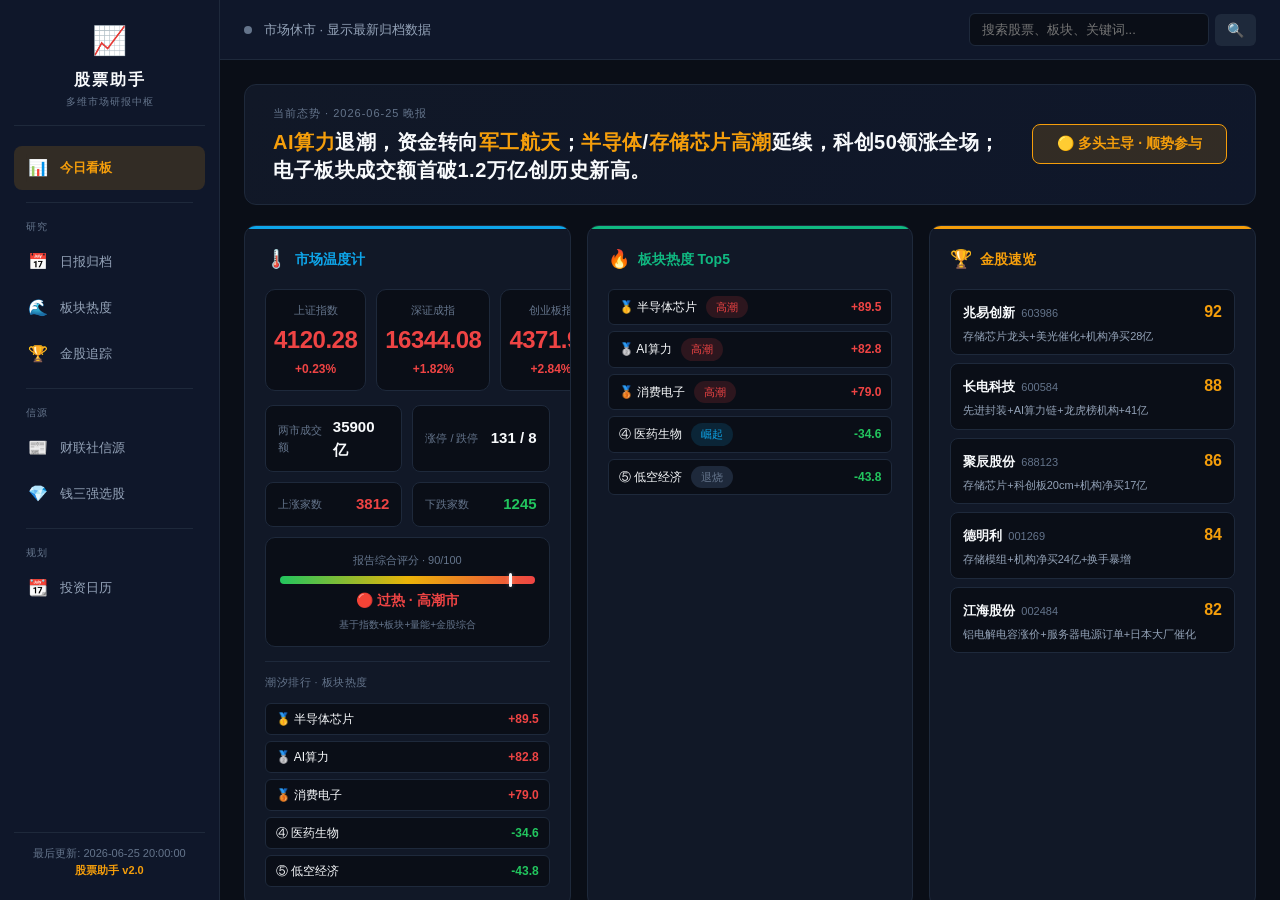
==== docs/index.html @ 5795321a "feat: v3.0 网站化重构 - GitHub Pages动态网站 重大升级: 项目从纯Markdown报告模式升级为动态网站  新增文件: - docs/: GitHub Pages网站根目录(" ====
<!-- Generated by Trae Work -->
<!DOCTYPE html>
<html lang="zh-CN">
<head>
<meta charset="UTF-8">
<meta name="viewport" content="width=device-width, initial-scale=1.0">
<title>股票助手 · 多维市场研报中枢</title>
<meta name="description" content="股票助手 - 多维市场研报、板块热度追踪、金股追踪、财联社信源、钱三强选股、投资日历">
<meta name="theme-color" content="#0a0e17">
<link rel="stylesheet" href="assets/styles.css">
</head>
<body>
<div class="app">

  <!-- ===================== 侧边栏 ===================== -->
  <aside class="sidebar" id="sidebar">
    <div class="brand">
      <div class="logo">📈</div>
      <div class="title">股票助手</div>
      <div class="subtitle">多维市场研报中枢</div>
    </div>
    <nav class="nav">
      <a href="#dashboard" class="nav-item active" data-page="dashboard"><span class="icon">📊</span> <span>今日看板</span></a>
      <div class="nav-divider"></div>
      <div class="nav-label">研究</div>
      <a href="#archive" class="nav-item" data-page="archive"><span class="icon">📅</span> <span>日报归档</span></a>
      <a href="#sectors" class="nav-item" data-page="sectors"><span class="icon">🌊</span> <span>板块热度</span></a>
      <a href="#gold-stocks" class="nav-item" data-page="gold-stocks"><span class="icon">🏆</span> <span>金股追踪</span></a>
      <div class="nav-divider"></div>
      <div class="nav-label">信源</div>
      <a href="#cls-source" class="nav-item" data-page="cls-source"><span class="icon">📰</span> <span>财联社信源</span></a>
      <a href="#qsq" class="nav-item" data-page="qsq"><span class="icon">💎</span> <span>钱三强选股</span></a>
      <div class="nav-divider"></div>
      <div class="nav-label">规划</div>
      <a href="#calendar" class="nav-item" data-page="calendar"><span class="icon">📆</span> <span>投资日历</span></a>
    </nav>
    <div class="sidebar-footer">
      <div class="last-update">
        最后更新: <span id="last-update">--</span><br>
        <span class="ver">股票助手 v2.0</span>
      </div>
    </div>
  </aside>

  <!-- ===================== 主区 ===================== -->
  <main class="main">
    <header class="topbar">
      <div class="market-status">
        <button class="menu-toggle" id="menu-toggle" aria-label="菜单">☰</button>
        <span class="status-indicator" id="market-indicator"></span>
        <span id="market-state-text">数据加载中…</span>
      </div>
      <div class="search-box">
        <input type="text" id="global-search" placeholder="搜索股票、板块、关键词...">
        <button class="search-btn" aria-label="搜索">🔍</button>
      </div>
    </header>

    <div class="pages">

      <!-- ===================== 1. 今日看板 ===================== -->
      <section id="page-dashboard" class="page active">
        <div id="dash-situation"></div>
        <div class="battlefield" id="dash-battlefield"></div>
        <div class="metrics-strip" id="dash-metrics"></div>
        <div id="dash-alerts"></div>
      </section>

      <!-- ===================== 2. 日报归档 ===================== -->
      <section id="page-archive" class="page">
        <h1 class="page-title">📅 日报归档</h1>
        <p class="page-subtitle">晨报 / 午报 / 晚报 / 周六复盘 / 周日展望 · 选择日期与报告类型查看完整研报</p>
        <div class="date-toolbar" id="archive-toolbar"></div>
        <div id="archive-report-area"></div>
      </section>

      <!-- ===================== 3. 板块热度 ===================== -->
      <section id="page-sectors" class="page">
        <h1 class="page-title">🌊 板块热度追踪</h1>
        <p class="page-subtitle">资金流向 + 涨停密度双因子模型 · 20交易日多板块对比（红涨绿跌）</p>
        <div class="sector-tagbar" id="sector-tagbar"></div>
        <div class="sector-charts" id="sector-charts"></div>
        <div class="section">
          <div class="section-head">
            <div class="section-title"><span class="icon">🔥</span> 板块生命周期概览</div>
            <div class="section-desc">按当前热度排序</div>
          </div>
          <div class="lifecycle-grid" id="lifecycle-grid"></div>
        </div>
        <div class="section">
          <div class="section-head">
            <div class="section-title"><span class="icon">📋</span> 生命周期汇总表</div>
          </div>
          <div class="table-wrap" id="lifecycle-table-wrap"></div>
        </div>
      </section>

      <!-- ===================== 4. 金股追踪 ===================== -->
      <section id="page-gold-stocks" class="page">
        <h1 class="page-title">🏆 金股追踪</h1>
        <p class="page-subtitle">历史金股推荐表现 · 推荐后收益与回撤追踪（红涨绿跌）</p>
        <div class="stat-cards" id="gold-stats"></div>
        <div class="section">
          <div class="section-head">
            <div class="section-title"><span class="icon">📊</span> 金股历史表现</div>
          </div>
          <div class="table-wrap" id="gold-table-wrap"></div>
        </div>
      </section>

      <!-- ===================== 5. 财联社信源 ===================== -->
      <section id="page-cls-source" class="page">
        <h1 class="page-title">📰 财联社信源</h1>
        <p class="page-subtitle">VIP文章结构化清单 · 电报精华 · VIP研报股票发现</p>
        <div class="cls-layout">
          <div>
            <div class="section-head">
              <div class="section-title"><span class="icon">📰</span> VIP文章</div>
            </div>
            <div id="cls-vip"></div>
          </div>
          <div>
            <div class="section-head">
              <div class="section-title"><span class="icon">⚡</span> 电报精华</div>
            </div>
            <div class="telegraph-list" id="cls-telegraph"></div>
          </div>
        </div>
        <div class="section" style="margin-top:24px;">
          <div class="section-head">
            <div class="section-title"><span class="icon">🔍</span> VIP研报股票发现</div>
            <div class="section-desc">通过研报描述匹配的个股</div>
          </div>
          <div class="table-wrap" id="cls-discovery-wrap"></div>
        </div>
      </section>

      <!-- ===================== 6. 钱三强选股 ===================== -->
      <section id="page-qsq" class="page">
        <h1 class="page-title">💎 钱三强选股</h1>
        <p class="page-subtitle">第一强(机构资金) + 第二强(游资资金) + 第三强(EMA55趋势) 三因子共振选股</p>
        <div class="stat-cards" id="qsq-stats"></div>
        <div class="section">
          <div class="section-head">
            <div class="section-title"><span class="icon">💎</span> 选股结果</div>
            <div class="section-desc">三强全部通过的高共振标的</div>
          </div>
          <div class="card-grid" id="qsq-cards"></div>
        </div>
        <div class="section">
          <div class="section-head">
            <div class="section-title"><span class="icon">📈</span> 历史选股表现</div>
          </div>
          <div class="table-wrap" id="qsq-history-wrap"></div>
        </div>
      </section>

      <!-- ===================== 7. 投资日历 ===================== -->
      <section id="page-calendar" class="page">
        <h1 class="page-title">📆 投资日历</h1>
        <p class="page-subtitle">未来事件日历 · 板块催化与个股映射（高亮日期表示有事件）</p>
        <div class="cal-month" id="cal-month"></div>
        <div class="section">
          <div class="section-head">
            <div class="section-title"><span class="icon">📌</span> 即将发生的事件</div>
          </div>
          <div class="calendar-list" id="cal-list"></div>
        </div>
      </section>

    </div>
  </main>
</div>

<!-- ECharts -->
<script src="_shared/js/echarts.min.js"></script>
<!-- 图表逻辑 -->
<script src="assets/charts.js"></script>
<!-- 应用主逻辑 -->
<script src="assets/app.js"></script>
</body>
</html>
---- docs/assets/styles.css ----
/* ===================================================================
   股票助手 · 观澜暗色主题
   设计系统: 观澜踏浪诀 (Guanlan Dark Theme)
   A股配色约定: 红涨绿跌 (RED=#ef4444 涨, GREEN=#22c55e/#10b981 跌)
   =================================================================== */

:root {
  --bg-primary: #0a0e17;
  --bg-secondary: #0f172a;
  --bg-card: #111827;
  --bg-elevated: #1e293b;
  --text-primary: #f8fafc;
  --text-secondary: #94a3b8;
  --text-muted: #64748b;
  --accent: #f59e0b;
  --accent-dim: rgba(245,158,11,0.15);
  --guanlan: #0ea5e9;
  --guanlan-dim: rgba(14,165,233,0.15);
  --qingping: #10b981;
  --qingping-dim: rgba(16,185,129,0.15);
  --danger: #ef4444;
  --danger-dim: rgba(239,68,68,0.15);
  --border: #1e293b;
  --sidebar-width: 220px;
  --header-height: 60px;

  /* A股红涨绿跌专用色 */
  --up: #ef4444;        /* 红 = 涨 */
  --up-dim: rgba(239,68,68,0.15);
  --down: #22c55e;      /* 绿 = 跌 */
  --down-dim: rgba(34,197,94,0.15);
}

* { margin: 0; padding: 0; box-sizing: border-box; }

body {
  font-family: -apple-system, BlinkMacSystemFont, 'Segoe UI', 'PingFang SC',
               'Microsoft YaHei', 'Helvetica Neue', sans-serif;
  background: var(--bg-primary);
  color: var(--text-primary);
  line-height: 1.5;
  overflow: hidden;
}

.app { display: flex; height: 100vh; width: 100vw; }

/* ===================== 侧边栏 ===================== */
.sidebar {
  width: var(--sidebar-width);
  background: var(--bg-secondary);
  border-right: 1px solid var(--border);
  display: flex;
  flex-direction: column;
  padding: 20px 14px;
  flex-shrink: 0;
  transition: width 0.2s;
}
.brand { padding-bottom: 16px; border-bottom: 1px solid var(--border); margin-bottom: 12px; }
.logo { font-size: 28px; text-align: center; }
.title { font-size: 16px; font-weight: 700; text-align: center; letter-spacing: 2px; margin-top: 6px; }
.subtitle { font-size: 10px; color: var(--text-muted); text-align: center; margin-top: 2px; letter-spacing: 1px; }
.nav { display: flex; flex-direction: column; gap: 2px; flex: 1; margin-top: 8px; }
.nav-item {
  display: flex; align-items: center; gap: 10px; padding: 10px 12px;
  border-radius: 8px; color: var(--text-secondary); text-decoration: none;
  transition: all 0.15s; font-size: 13px; cursor: pointer;
}
.nav-item:hover { background: var(--bg-elevated); color: var(--text-primary); }
.nav-item.active { background: var(--accent-dim); color: var(--accent); font-weight: 600; }
.nav-item .icon { font-size: 16px; width: 24px; text-align: center; flex-shrink: 0; }
.nav-divider { margin: 10px 12px; height: 1px; background: var(--border); }
.nav-label {
  padding: 4px 12px; font-size: 10px; color: var(--text-muted);
  text-transform: uppercase; letter-spacing: 1px;
}
.sidebar-footer { margin-top: auto; padding-top: 12px; border-top: 1px solid var(--border); }
.last-update { font-size: 11px; color: var(--text-muted); text-align: center; line-height: 1.6; }
.last-update .ver { color: var(--accent); font-weight: 600; }

/* 移动端侧边栏切换按钮 */
.menu-toggle {
  display: none;
  background: none; border: none; color: var(--text-primary);
  font-size: 22px; cursor: pointer; padding: 4px 8px;
}

/* ===================== 主区 ===================== */
.main { flex: 1; display: flex; flex-direction: column; overflow: hidden; min-width: 0; }
.topbar {
  height: var(--header-height); background: var(--bg-secondary);
  border-bottom: 1px solid var(--border); padding: 0 24px;
  display: flex; align-items: center; justify-content: space-between; flex-shrink: 0; gap: 16px;
}
.market-status { display: flex; align-items: center; gap: 12px; font-size: 13px; color: var(--text-secondary); }
.market-status .status-indicator {
  width: 8px; height: 8px; border-radius: 50%; background: var(--qingping);
  box-shadow: 0 0 8px var(--qingping); animation: pulse 2s infinite;
}
.market-status .status-indicator.closed { background: var(--text-muted); box-shadow: none; animation: none; }
@keyframes pulse { 0%, 100% { opacity: 1; } 50% { opacity: 0.5; } }
.topbar-title { font-size: 15px; font-weight: 600; color: var(--text-primary); }
.search-box { display: flex; align-items: center; gap: 6px; }
.search-box input {
  width: 240px; padding: 8px 12px; border-radius: 6px; border: 1px solid var(--border);
  background: var(--bg-primary); color: var(--text-primary); font-size: 13px; outline: none;
}
.search-box input:focus { border-color: var(--accent); }
.search-btn { padding: 8px 12px; border-radius: 6px; border: none; background: var(--bg-elevated); cursor: pointer; font-size: 14px; }

.pages { flex: 1; overflow-y: auto; padding: 24px; }
.page { display: none; }
.page.active { display: block; animation: fadeIn 0.2s ease; }
@keyframes fadeIn { from { opacity: 0; transform: translateY(6px); } to { opacity: 1; transform: translateY(0); } }

/* ===================== 通用页面元素 ===================== */
.page-title { font-size: 24px; font-weight: 700; margin-bottom: 8px; }
.page-subtitle { font-size: 13px; color: var(--text-secondary); margin-bottom: 24px; }
.section { margin-bottom: 24px; }
.section-head { display: flex; align-items: center; justify-content: space-between; margin-bottom: 14px; flex-wrap: wrap; gap: 10px; }
.section-title { font-size: 16px; font-weight: 600; color: var(--text-primary); display: flex; align-items: center; gap: 8px; }
.section-title .icon { font-size: 18px; }
.section-desc { font-size: 12px; color: var(--text-muted); }

/* 加载/空态提示 */
.loading-box, .empty-box {
  background: var(--bg-card); border: 1px dashed var(--border); border-radius: 12px;
  padding: 40px 20px; text-align: center; color: var(--text-muted); font-size: 13px;
}
.loading-box .spinner {
  display: inline-block; width: 22px; height: 22px; border: 2px solid var(--border);
  border-top-color: var(--accent); border-radius: 50%; animation: spin 0.8s linear infinite; vertical-align: middle; margin-right: 8px;
}
@keyframes spin { to { transform: rotate(360deg); } }
.notice-bar {
  background: var(--accent-dim); border: 1px solid var(--accent); border-radius: 8px;
  padding: 12px 16px; margin-bottom: 16px; font-size: 13px; color: var(--accent);
}
.notice-bar.danger { background: var(--danger-dim); border-color: var(--danger); color: var(--danger); }
.notice-bar code { background: var(--bg-primary); padding: 2px 6px; border-radius: 4px; color: var(--text-secondary); }

/* ===================== 看板: 态势banner ===================== */
.situation-banner {
  background: linear-gradient(135deg, var(--bg-card), var(--bg-secondary));
  border: 1px solid var(--border); border-radius: 12px;
  padding: 20px 28px; margin-bottom: 20px;
  display: flex; align-items: center; justify-content: space-between; gap: 16px;
}
.situation-text { flex: 1; }
.situation-label { font-size: 11px; color: var(--text-muted); text-transform: uppercase; letter-spacing: 1px; margin-bottom: 6px; }
.situation-headline { font-size: 20px; font-weight: 700; color: var(--text-primary); letter-spacing: 0.5px; line-height: 1.4; }
.situation-headline .highlight { color: var(--accent); }
.situation-action {
  padding: 10px 24px; border-radius: 8px; font-size: 14px; font-weight: 600;
  border: none; cursor: pointer; transition: all 0.2s; white-space: nowrap;
}
.situation-action.watch { background: var(--guanlan-dim); color: var(--guanlan); border: 1px solid var(--guanlan); }
.situation-action.caution { background: var(--danger-dim); color: var(--danger); border: 1px solid var(--danger); }
.situation-action.active { background: var(--accent-dim); color: var(--accent); border: 1px solid var(--accent); }

/* ===================== 看板: 三栏核心态势 ===================== */
.battlefield { display: grid; grid-template-columns: 1fr 1fr 1fr; gap: 16px; margin-bottom: 20px; }
.battle-column {
  background: var(--bg-card); border: 1px solid var(--border); border-radius: 12px;
  padding: 20px; position: relative; overflow: hidden;
}
.battle-column::before { content: ''; position: absolute; top: 0; left: 0; right: 0; height: 3px; }
.battle-column.guanlan::before { background: var(--guanlan); }
.battle-column.qingping::before { background: var(--qingping); }
.battle-column.talong::before { background: var(--accent); }
.battle-header { display: flex; align-items: center; gap: 8px; margin-bottom: 16px; font-size: 14px; font-weight: 600; }
.battle-header.guanlan { color: var(--guanlan); }
.battle-header.qingping { color: var(--qingping); }
.battle-header.talong { color: var(--accent); }

/* 市场温度计 */
.temp-board { display: grid; grid-template-columns: repeat(3, 1fr); gap: 10px; margin-bottom: 14px; }
.temp-index {
  background: var(--bg-primary); border: 1px solid var(--border); border-radius: 10px;
  padding: 12px 8px; text-align: center; transition: border-color 0.2s;
}
.temp-index:hover { border-color: var(--accent); }
.temp-index .name { font-size: 11px; color: var(--text-muted); margin-bottom: 4px; }
.temp-index .value { font-size: 24px; font-weight: 700; letter-spacing: -0.5px; }
.temp-index .value.up { color: var(--up); }
.temp-index .value.down { color: var(--down); }
.temp-index .change { font-size: 12px; font-weight: 600; margin-top: 2px; }
.temp-index .change.up { color: var(--up); }
.temp-index .change.down { color: var(--down); }
.temp-row { display: grid; grid-template-columns: 1fr 1fr; gap: 10px; margin-bottom: 10px; }
.temp-cell {
  background: var(--bg-primary); border: 1px solid var(--border); border-radius: 8px;
  padding: 10px 12px; display: flex; justify-content: space-between; align-items: center;
}
.temp-cell .label { font-size: 11px; color: var(--text-muted); }
.temp-cell .num { font-size: 15px; font-weight: 700; color: var(--text-primary); }
.temp-cell .num.up { color: var(--up); }
.temp-cell .num.down { color: var(--down); }
.temp-cell .num.dim { color: var(--text-muted); font-size: 13px; }
.temp-gauge { background: var(--bg-primary); border: 1px solid var(--border); border-radius: 10px; padding: 14px; text-align: center; }
.temp-gauge .gauge-label { font-size: 11px; color: var(--text-muted); margin-bottom: 8px; }
.temp-gauge .gauge-bar {
  height: 8px; border-radius: 4px;
  background: linear-gradient(to right, #22c55e 0%, #eab308 50%, #ef4444 100%);
  position: relative; margin-bottom: 6px;
}
.temp-gauge .gauge-marker { width: 3px; height: 14px; border-radius: 2px; background: var(--text-primary); position: absolute; top: -3px; box-shadow: 0 0 4px rgba(255,255,255,0.3); }
.temp-gauge .gauge-text { font-size: 14px; font-weight: 700; }
.temp-gauge .gauge-text.hot { color: var(--up); }
.temp-gauge .gauge-text.warm { color: #eab308; }
.temp-gauge .gauge-text.cool { color: var(--down); }
.temp-note { font-size: 10px; color: var(--text-muted); text-align: center; margin-top: 6px; }

/* 板块热度Top5列表 */
.sector-mini-list { display: flex; flex-direction: column; gap: 6px; margin-top: 12px; }
.sector-mini-item {
  display: flex; align-items: center; justify-content: space-between;
  padding: 6px 10px; background: var(--bg-primary); border: 1px solid var(--border);
  border-radius: 6px; font-size: 12px; cursor: pointer; transition: all 0.15s;
}
.sector-mini-item:hover { border-color: var(--accent); background: var(--accent-dim); }
.sector-mini-item .name { color: var(--text-primary); font-weight: 500; }
.sector-mini-item .flow { color: var(--up); font-weight: 600; }
.sector-mini-item .flow.neg { color: var(--down); }

/* 金股速览 */
.gold-mini-list { display: flex; flex-direction: column; gap: 8px; }
.gold-mini-item {
  background: var(--bg-primary); border: 1px solid var(--border); border-radius: 8px; padding: 10px 12px;
  transition: all 0.15s;
}
.gold-mini-item:hover { border-color: var(--accent); }
.gold-mini-head { display: flex; justify-content: space-between; align-items: center; margin-bottom: 4px; }
.gold-mini-name { font-size: 13px; font-weight: 600; color: var(--text-primary); }
.gold-mini-code { font-size: 11px; color: var(--text-muted); margin-left: 6px; }
.gold-mini-score {
  font-size: 16px; font-weight: 800; color: var(--accent);
}
.gold-mini-reason { font-size: 11px; color: var(--text-secondary); line-height: 1.5; }

/* ===================== 看板: 关键指标条 ===================== */
.metrics-strip { display: grid; grid-template-columns: repeat(6, 1fr); gap: 12px; margin-bottom: 20px; }
.metric-pill { background: var(--bg-card); border: 1px solid var(--border); border-radius: 10px; padding: 14px 16px; text-align: center; }
.metric-pill .value { font-size: 22px; font-weight: 700; color: var(--text-primary); }
.metric-pill .value.up { color: var(--up); }
.metric-pill .value.down { color: var(--down); }
.metric-pill .value.warn { color: var(--accent); }
.metric-pill .label { font-size: 11px; color: var(--text-muted); margin-top: 4px; }

/* ===================== 通用卡片 ===================== */
.card-grid { display: grid; grid-template-columns: repeat(auto-fill, minmax(320px, 1fr)); gap: 16px; }
.card {
  background: var(--bg-card); border: 1px solid var(--border); border-radius: 12px; padding: 18px;
  transition: all 0.2s;
}
.card:hover { border-color: var(--accent); transform: translateY(-2px); }
.card-header { display: flex; justify-content: space-between; align-items: flex-start; margin-bottom: 10px; }
.card-title { font-size: 16px; font-weight: 600; }
.card-meta { font-size: 12px; color: var(--text-muted); margin-bottom: 10px; }
.card-body { font-size: 13px; color: var(--text-secondary); line-height: 1.6; }
.card-body strong { color: var(--text-primary); }

/* 标签/徽章 */
.tag { display: inline-block; padding: 2px 8px; border-radius: 4px; font-size: 11px; margin: 2px 2px 0 0; }
.tag.hot { background: var(--accent-dim); color: var(--accent); }
.tag.cool { background: var(--bg-elevated); color: var(--text-muted); }
.tag.watch { background: var(--guanlan-dim); color: var(--guanlan); }
.tag.up { background: var(--up-dim); color: var(--up); }
.tag.down { background: var(--down-dim); color: var(--down); }
.badge {
  display: inline-block; padding: 3px 10px; border-radius: 20px; font-size: 11px; font-weight: 500;
}
.badge-climax { background: var(--up-dim); color: var(--up); }
.badge-rising { background: var(--guanlan-dim); color: var(--guanlan); }
.badge-cooling { background: var(--bg-elevated); color: var(--text-muted); }
.badge-hold { background: var(--qingping-dim); color: var(--qingping); }

/* ===================== 通用表格 ===================== */
.table-wrap {
  background: var(--bg-card); border: 1px solid var(--border); border-radius: 12px; overflow: hidden;
}
.data-table { width: 100%; border-collapse: collapse; font-size: 13px; }
.data-table th {
  text-align: left; padding: 12px 16px; background: var(--bg-secondary);
  color: var(--text-muted); font-weight: 600; font-size: 11px;
  text-transform: uppercase; letter-spacing: 0.5px; border-bottom: 1px solid var(--border);
  white-space: nowrap; position: sticky; top: 0;
}
.data-table td { padding: 11px 16px; border-bottom: 1px solid var(--border); color: var(--text-primary); }
.data-table tbody tr:last-child td { border-bottom: none; }
.data-table tbody tr:hover td { background: rgba(245,158,11,0.03); }
.data-table td.num, .data-table th.num { text-align: right; font-variant-numeric: tabular-nums; }
.data-table td.center, .data-table th.center { text-align: center; }
.col-up { color: var(--up); font-weight: 600; }
.col-down { color: var(--down); font-weight: 600; }
.table-scroll { overflow-x: auto; }

/* ===================== 日期选择器 / tab ===================== */
.date-toolbar {
  display: flex; align-items: center; gap: 16px; flex-wrap: wrap;
  background: var(--bg-card); border: 1px solid var(--border); border-radius: 12px; padding: 14px 18px; margin-bottom: 20px;
}
.date-toolbar label { font-size: 12px; color: var(--text-muted); }
.date-select, .report-type-select {
  padding: 8px 12px; border-radius: 6px; border: 1px solid var(--border);
  background: var(--bg-primary); color: var(--text-primary); font-size: 13px; outline: none; cursor: pointer;
}
.date-select:focus, .report-type-select:focus { border-color: var(--accent); }
.type-tabs { display: flex; gap: 6px; flex-wrap: wrap; }
.type-tab {
  padding: 7px 14px; border-radius: 6px; font-size: 12px; cursor: pointer;
  border: 1px solid var(--border); background: var(--bg-primary); color: var(--text-secondary); transition: all 0.15s;
}
.type-tab:hover { color: var(--text-primary); border-color: var(--text-secondary); }
.type-tab.active { background: var(--accent-dim); color: var(--accent); border-color: var(--accent); font-weight: 600; }
.date-nav { display: flex; gap: 6px; align-items: center; }
.date-nav-btn {
  width: 30px; height: 30px; border-radius: 6px; border: 1px solid var(--border);
  background: var(--bg-primary); color: var(--text-secondary); cursor: pointer; font-size: 14px;
  display: flex; align-items: center; justify-content: center;
}
.date-nav-btn:hover { border-color: var(--accent); color: var(--accent); }
.date-nav-btn:disabled { opacity: 0.3; cursor: not-allowed; }

/* ===================== 日历组件 (archive) ===================== */
.mini-calendar {
  background: var(--bg-card); border: 1px solid var(--border); border-radius: 12px; padding: 16px; width: 320px; flex-shrink: 0;
}
.mini-cal-head { display: flex; align-items: center; justify-content: space-between; margin-bottom: 12px; }
.mini-cal-title { font-size: 14px; font-weight: 600; }
.mini-cal-nav { background: none; border: none; color: var(--text-secondary); cursor: pointer; font-size: 16px; padding: 4px 8px; border-radius: 4px; }
.mini-cal-nav:hover { color: var(--accent); background: var(--bg-elevated); }
.mini-cal-grid { display: grid; grid-template-columns: repeat(7, 1fr); gap: 3px; }
.mini-cal-dow { text-align: center; font-size: 10px; color: var(--text-muted); padding: 4px 0; }
.mini-cal-day {
  aspect-ratio: 1; display: flex; align-items: center; justify-content: center;
  font-size: 12px; color: var(--text-secondary); border-radius: 6px; cursor: pointer; position: relative;
  transition: all 0.15s;
}
.mini-cal-day:hover { background: var(--bg-elevated); color: var(--text-primary); }
.mini-cal-day.empty { cursor: default; }
.mini-cal-day.has-data::after {
  content: ''; position: absolute; bottom: 3px; width: 4px; height: 4px; border-radius: 50%; background: var(--accent);
}
.mini-cal-day.today { border: 1px solid var(--guanlan); color: var(--guanlan); }
.mini-cal-day.selected { background: var(--accent); color: #000; font-weight: 700; }
.mini-cal-day.selected.has-data::after { background: #000; }
.mini-cal-legend { margin-top: 12px; font-size: 11px; color: var(--text-muted); display: flex; align-items: center; gap: 6px; }
.mini-cal-legend .dot { width: 6px; height: 6px; border-radius: 50%; background: var(--accent); }

/* ===================== 报告渲染 (Markdown) ===================== */
.report-layout { display: flex; gap: 20px; align-items: flex-start; }
.report-toc {
  background: var(--bg-card); border: 1px solid var(--border); border-radius: 12px; padding: 16px;
  width: 240px; flex-shrink: 0; position: sticky; top: 0; max-height: calc(100vh - 200px); overflow-y: auto;
}
.report-toc h4 { font-size: 12px; color: var(--text-muted); text-transform: uppercase; letter-spacing: 1px; margin-bottom: 10px; }
.report-toc a {
  display: block; padding: 6px 10px; border-radius: 6px; font-size: 12px; color: var(--text-secondary);
  text-decoration: none; border-left: 2px solid transparent; transition: all 0.15s; margin-bottom: 2px;
}
.report-toc a:hover { color: var(--accent); background: var(--bg-elevated); border-left-color: var(--accent); }
.report-toc a.sub { padding-left: 22px; font-size: 11px; color: var(--text-muted); }
.report-content {
  flex: 1; min-width: 0; background: var(--bg-card); border: 1px solid var(--border);
  border-radius: 12px; padding: 28px 32px;
}
.report-meta-bar {
  display: flex; align-items: center; gap: 12px; flex-wrap: wrap; margin-bottom: 18px;
  padding-bottom: 14px; border-bottom: 1px solid var(--border);
}
.report-meta-bar .score-badge {
  font-size: 22px; font-weight: 800; color: var(--accent); padding: 4px 14px;
  border-radius: 8px; background: var(--accent-dim); border: 1px solid var(--accent);
}
.report-meta-bar .meta-item { font-size: 12px; color: var(--text-muted); }
.report-meta-bar .meta-item strong { color: var(--text-secondary); }

/* Markdown 渲染样式 */
.md h1 { font-size: 22px; font-weight: 700; margin: 22px 0 14px; padding-bottom: 8px; border-bottom: 1px solid var(--border); }
.md h2 { font-size: 18px; font-weight: 700; margin: 22px 0 12px; color: var(--accent); }
.md h3 { font-size: 15px; font-weight: 600; margin: 18px 0 10px; color: var(--text-primary); }
.md h4 { font-size: 13px; font-weight: 600; margin: 14px 0 8px; color: var(--guanlan); }
.md p { font-size: 13px; color: var(--text-secondary); line-height: 1.8; margin-bottom: 12px; }
.md p strong, .md strong { color: var(--text-primary); font-weight: 600; }
.md ul, .md ol { margin: 0 0 14px 20px; }
.md li { font-size: 13px; color: var(--text-secondary); line-height: 1.8; margin-bottom: 4px; }
.md blockquote {
  border-left: 3px solid var(--accent); background: var(--accent-dim);
  padding: 10px 16px; margin: 12px 0; border-radius: 0 6px 6px 0; font-size: 13px; color: var(--text-secondary);
}
.md blockquote p { margin-bottom: 0; color: var(--text-secondary); }
.md hr { border: none; border-top: 1px dashed var(--border); margin: 20px 0; }
.md code {
  background: var(--bg-primary); padding: 2px 6px; border-radius: 4px; font-size: 12px;
  color: var(--accent); font-family: 'SF Mono', 'Menlo', monospace;
}
.md pre { background: var(--bg-primary); border: 1px solid var(--border); border-radius: 8px; padding: 14px 16px; overflow-x: auto; margin: 12px 0; }
.md pre code { background: none; padding: 0; color: var(--text-secondary); font-size: 12px; }
.md table { width: 100%; border-collapse: collapse; margin: 12px 0; font-size: 12px; display: block; overflow-x: auto; }
.md table th { text-align: left; padding: 8px 12px; background: var(--bg-secondary); color: var(--text-muted); font-weight: 600; border-bottom: 1px solid var(--border); white-space: nowrap; }
.md table td { padding: 8px 12px; border-bottom: 1px solid var(--border); color: var(--text-secondary); }
.md table tbody tr:hover td { background: rgba(245,158,11,0.03); }
.md a { color: var(--guanlan); text-decoration: none; }
.md a:hover { text-decoration: underline; }

/* ===================== 板块热度页 ===================== */
.sector-charts { display: grid; grid-template-columns: 1fr; gap: 20px; margin-bottom: 24px; }
.chart-card { background: var(--bg-card); border: 1px solid var(--border); border-radius: 12px; padding: 20px; }
.chart-card-head { display: flex; align-items: center; justify-content: space-between; margin-bottom: 8px; flex-wrap: wrap; gap: 8px; }
.chart-card-title { font-size: 15px; font-weight: 600; color: var(--text-primary); }
.chart-card-desc { font-size: 12px; color: var(--text-muted); margin-bottom: 12px; }
.chart-area { width: 100%; height: 380px; }
.lifecycle-grid { display: grid; grid-template-columns: repeat(auto-fill, minmax(220px, 1fr)); gap: 12px; }
.lifecycle-card {
  background: var(--bg-card); border: 1px solid var(--border); border-radius: 10px; padding: 14px 16px;
  display: flex; align-items: center; justify-content: space-between; transition: all 0.15s;
}
.lifecycle-card:hover { border-color: var(--accent); }
.lifecycle-card .name { font-size: 14px; font-weight: 600; }
.lifecycle-card .heat { font-size: 22px; font-weight: 800; font-variant-numeric: tabular-nums; }
.lifecycle-card .heat.pos { color: var(--up); }
.lifecycle-card .heat.neg { color: var(--down); }
.sector-tagbar { display: flex; gap: 8px; flex-wrap: wrap; margin-bottom: 16px; }
.sector-tag {
  padding: 5px 14px; border-radius: 16px; font-size: 12px; cursor: pointer;
  border: 1px solid var(--border); background: var(--bg-primary); color: var(--text-secondary);
  transition: all 0.15s; user-select: none;
}
.sector-tag:hover { border-color: var(--text-secondary); color: var(--text-primary); }
.sector-tag.active { font-weight: 600; color: #fff !important; }
.sector-tag.muted { opacity: 0.4; text-decoration: line-through; }

/* ===================== 金股追踪页 ===================== */
.stat-cards { display: grid; grid-template-columns: repeat(auto-fill, minmax(180px, 1fr)); gap: 14px; margin-bottom: 24px; }
.stat-card { background: var(--bg-card); border: 1px solid var(--border); border-radius: 12px; padding: 18px 20px; text-align: center; }
.stat-card .value { font-size: 30px; font-weight: 800; color: var(--accent); }
.stat-card .value.up { color: var(--up); }
.stat-card .value.down { color: var(--down); }
.stat-card .label { font-size: 12px; color: var(--text-muted); margin-top: 4px; }
.gold-reason-cell { max-width: 280px; font-size: 12px; color: var(--text-secondary); line-height: 1.5; }

/* ===================== 财联社信源页 ===================== */
.cls-layout { display: grid; grid-template-columns: 1.4fr 1fr; gap: 20px; }
.vip-article-card {
  background: var(--bg-card); border: 1px solid var(--border); border-radius: 12px; padding: 16px 18px;
  margin-bottom: 12px; transition: all 0.15s;
}
.vip-article-card:hover { border-color: var(--accent); }
.vip-article-head { display: flex; justify-content: space-between; align-items: flex-start; gap: 12px; margin-bottom: 8px; }
.vip-article-title { font-size: 14px; font-weight: 600; color: var(--text-primary); line-height: 1.4; flex: 1; }
.vip-article-type { font-size: 11px; padding: 2px 8px; border-radius: 4px; background: var(--guanlan-dim); color: var(--guanlan); white-space: nowrap; }
.vip-article-summary { font-size: 12px; color: var(--text-secondary); line-height: 1.6; margin-bottom: 8px; }
.vip-article-stocks { display: flex; gap: 6px; flex-wrap: wrap; }
.stock-chip {
  font-size: 11px; padding: 3px 9px; border-radius: 20px;
  background: var(--bg-elevated); color: var(--text-secondary); border: 1px solid var(--border); transition: all 0.15s;
}
.stock-chip:hover { border-color: var(--qingping); color: var(--qingping); background: var(--qingping-dim); }

.telegraph-list { background: var(--bg-card); border: 1px solid var(--border); border-radius: 12px; padding: 16px; max-height: 700px; overflow-y: auto; }
.telegraph-item { position: relative; padding: 10px 0 10px 18px; border-bottom: 1px solid var(--border); }
.telegraph-item:last-child { border-bottom: none; }
.telegraph-item::before { content: ''; position: absolute; left: 2px; top: 14px; width: 8px; height: 8px; border-radius: 50%; background: var(--guanlan); border: 2px solid var(--bg-card); }
.telegraph-item.important::before { background: var(--up); box-shadow: 0 0 6px var(--up); }
.telegraph-time { font-size: 11px; color: var(--text-muted); margin-bottom: 4px; }
.telegraph-text { font-size: 12px; color: var(--text-secondary); line-height: 1.6; }

.discovery-table .match-cell { display: flex; align-items: center; gap: 8px; }
.match-bar { width: 50px; height: 6px; border-radius: 3px; background: var(--bg-elevated); overflow: hidden; flex-shrink: 0; }
.match-bar .fill { height: 100%; background: linear-gradient(to right, var(--qingping), var(--accent)); }

/* ===================== 钱三强选股页 ===================== */
.qsq-card {
  background: var(--bg-card); border: 1px solid var(--border); border-radius: 12px; padding: 18px 20px;
  transition: all 0.2s;
}
.qsq-card:hover { border-color: var(--accent); transform: translateY(-2px); }
.qsq-header { display: flex; justify-content: space-between; align-items: flex-start; margin-bottom: 12px; }
.qsq-name { font-size: 16px; font-weight: 600; }
.qsq-code { font-size: 12px; color: var(--text-muted); margin-top: 2px; }
.qsq-score { text-align: center; }
.qsq-score .num { font-size: 28px; font-weight: 800; color: var(--accent); }
.qsq-score .label { font-size: 10px; color: var(--text-muted); }
.qsq-scores-grid { display: grid; grid-template-columns: repeat(3, 1fr); gap: 8px; margin: 12px 0; }
.qsq-score-box { background: var(--bg-primary); border: 1px solid var(--border); border-radius: 8px; padding: 10px; text-align: center; }
.qsq-score-box .lbl { font-size: 10px; color: var(--text-muted); }
.qsq-score-box .val { font-size: 16px; font-weight: 700; margin-top: 2px; }
.qsq-resonance {
  margin-top: 12px; padding: 10px 12px; border-radius: 8px; font-size: 12px; line-height: 1.6;
  background: var(--accent-dim); color: var(--accent); border-left: 3px solid var(--accent);
}

/* ===================== 投资日历页 ===================== */
.cal-month {
  background: var(--bg-card); border: 1px solid var(--border); border-radius: 12px; padding: 20px; margin-bottom: 24px;
}
.cal-month-head { display: flex; align-items: center; justify-content: space-between; margin-bottom: 16px; }
.cal-month-title { font-size: 18px; font-weight: 700; }
.cal-month-grid { display: grid; grid-template-columns: repeat(7, 1fr); gap: 6px; }
.cal-dow { text-align: center; font-size: 11px; color: var(--text-muted); padding: 6px 0; font-weight: 600; }
.cal-cell {
  min-height: 76px; background: var(--bg-primary); border: 1px solid var(--border); border-radius: 8px;
  padding: 6px; font-size: 12px; color: var(--text-secondary); cursor: pointer; transition: all 0.15s; position: relative;
}
.cal-cell:hover { border-color: var(--accent); }
.cal-cell.empty { background: transparent; border: 1px dashed var(--border); cursor: default; opacity: 0.4; }
.cal-cell.today { border-color: var(--guanlan); }
.cal-cell.has-event { border-color: var(--accent); }
.cal-cell.has-event.hot { border-color: var(--up); background: var(--up-dim); }
.cal-cell .date-num { font-weight: 600; color: var(--text-primary); }
.cal-cell.has-event.hot .date-num { color: var(--up); }
.cal-event-dot { display: inline-block; width: 5px; height: 5px; border-radius: 50%; background: var(--accent); margin-top: 4px; }
.cal-event-mini { font-size: 10px; color: var(--text-muted); margin-top: 3px; line-height: 1.3; overflow: hidden; text-overflow: ellipsis; white-space: nowrap; }

.calendar-list { display: flex; flex-direction: column; gap: 14px; }
.calendar-item {
  display: flex; gap: 16px; padding: 16px 20px;
  background: var(--bg-card); border: 1px solid var(--border); border-radius: 12px; transition: all 0.2s;
}
.calendar-item:hover { border-color: var(--accent); background: var(--bg-elevated); }
.calendar-item.hot-event { border-left: 3px solid var(--up); }
.calendar-date {
  min-width: 72px; text-align: center; flex-shrink: 0;
  display: flex; flex-direction: column; align-items: center; justify-content: center;
  padding: 8px; background: var(--bg-elevated); border-radius: 10px; border: 1px solid var(--border);
}
.calendar-date .month { font-size: 12px; color: var(--text-muted); text-transform: uppercase; letter-spacing: 1px; }
.calendar-date .day { font-size: 28px; font-weight: 700; color: var(--accent); line-height: 1; }
.calendar-item.hot-event .calendar-date { border-color: var(--up); }
.calendar-item.hot-event .calendar-date .day { color: var(--up); }
.calendar-date .weekday { font-size: 11px; color: var(--text-secondary); margin-top: 2px; }
.calendar-content { flex: 1; min-width: 0; }
.calendar-content .event-title { font-size: 15px; font-weight: 600; color: var(--text-primary); margin-bottom: 6px; }
.calendar-content .event-meta { display: flex; gap: 8px; flex-wrap: wrap; margin-bottom: 10px; }
.calendar-content .event-tag {
  display: inline-flex; align-items: center; gap: 4px; font-size: 12px; padding: 3px 10px; border-radius: 6px;
  background: var(--accent-dim); color: var(--accent); font-weight: 500;
}
.calendar-content .event-tag.sector { background: var(--guanlan-dim); color: var(--guanlan); }
.calendar-content .event-tag.stock { background: var(--qingping-dim); color: var(--qingping); }
.calendar-content .event-tag.hot { background: var(--up-dim); color: var(--up); }
.calendar-content .event-desc { font-size: 13px; color: var(--text-secondary); line-height: 1.6; }
.calendar-content .stocks-row { display: flex; gap: 8px; flex-wrap: wrap; margin-top: 8px; }

/* ===================== 滚动条 ===================== */
::-webkit-scrollbar { width: 6px; height: 6px; }
::-webkit-scrollbar-track { background: var(--bg-primary); }
::-webkit-scrollbar-thumb { background: var(--border); border-radius: 3px; }
::-webkit-scrollbar-thumb:hover { background: var(--bg-elevated); }

/* ===================== 响应式 ===================== */
@media (max-width: 1100px) {
  .battlefield { grid-template-columns: 1fr; }
  .metrics-strip { grid-template-columns: repeat(3, 1fr); }
  .cls-layout { grid-template-columns: 1fr; }
  .report-layout { flex-direction: column; }
  .report-toc { width: 100%; position: static; max-height: none; }
}
@media (max-width: 768px) {
  .sidebar {
    position: fixed; left: 0; top: 0; bottom: 0; z-index: 100;
    transform: translateX(-100%); box-shadow: 4px 0 24px rgba(0,0,0,0.5);
  }
  .sidebar.open { transform: translateX(0); }
  .sidebar.collapsed { width: 56px; padding: 16px 8px; }
  .sidebar.collapsed .brand .title,
  .sidebar.collapsed .brand .subtitle,
  .sidebar.collapsed .nav-item span:not(.icon),
  .sidebar.collapsed .nav-label,
  .sidebar.collapsed .nav-divider,
  .sidebar.collapsed .last-update { display: none; }
  .sidebar.collapsed .brand .logo { font-size: 24px; }
  .menu-toggle { display: block; }
  .metrics-strip { grid-template-columns: repeat(2, 1fr); }
  .situation-banner { flex-direction: column; gap: 12px; text-align: center; }
  .pages { padding: 16px; }
  .topbar { padding: 0 16px; }
  .search-box input { width: 140px; }
  .cal-month-grid .cal-cell { min-height: 54px; font-size: 11px; }
}
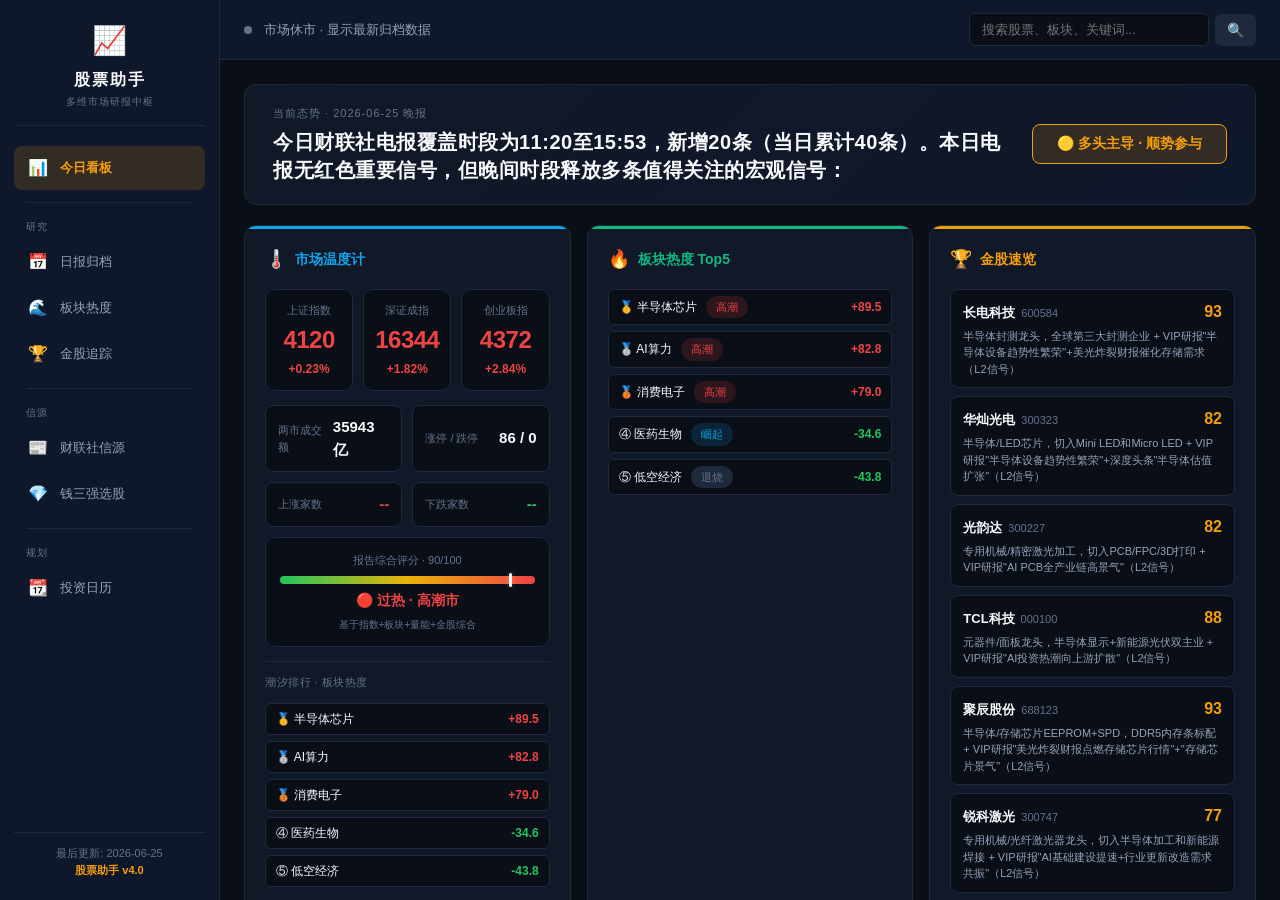
==== commit 64c86d8d: "v4.0: 数据库驱动架构升级 + 全链路自动化 T1: db.py(19表)+data_collector.py(三时点采集) T2: insight_engine+gold_stock_disco" ====
--- a/docs/index.html
+++ b/docs/index.html
@@ -37,7 +37,7 @@
     <div class="sidebar-footer">
       <div class="last-update">
         最后更新: <span id="last-update">--</span><br>
-        <span class="ver">股票助手 v2.0</span>
+        <span class="ver">股票助手 v4.0</span>
       </div>
     </div>
   </aside>
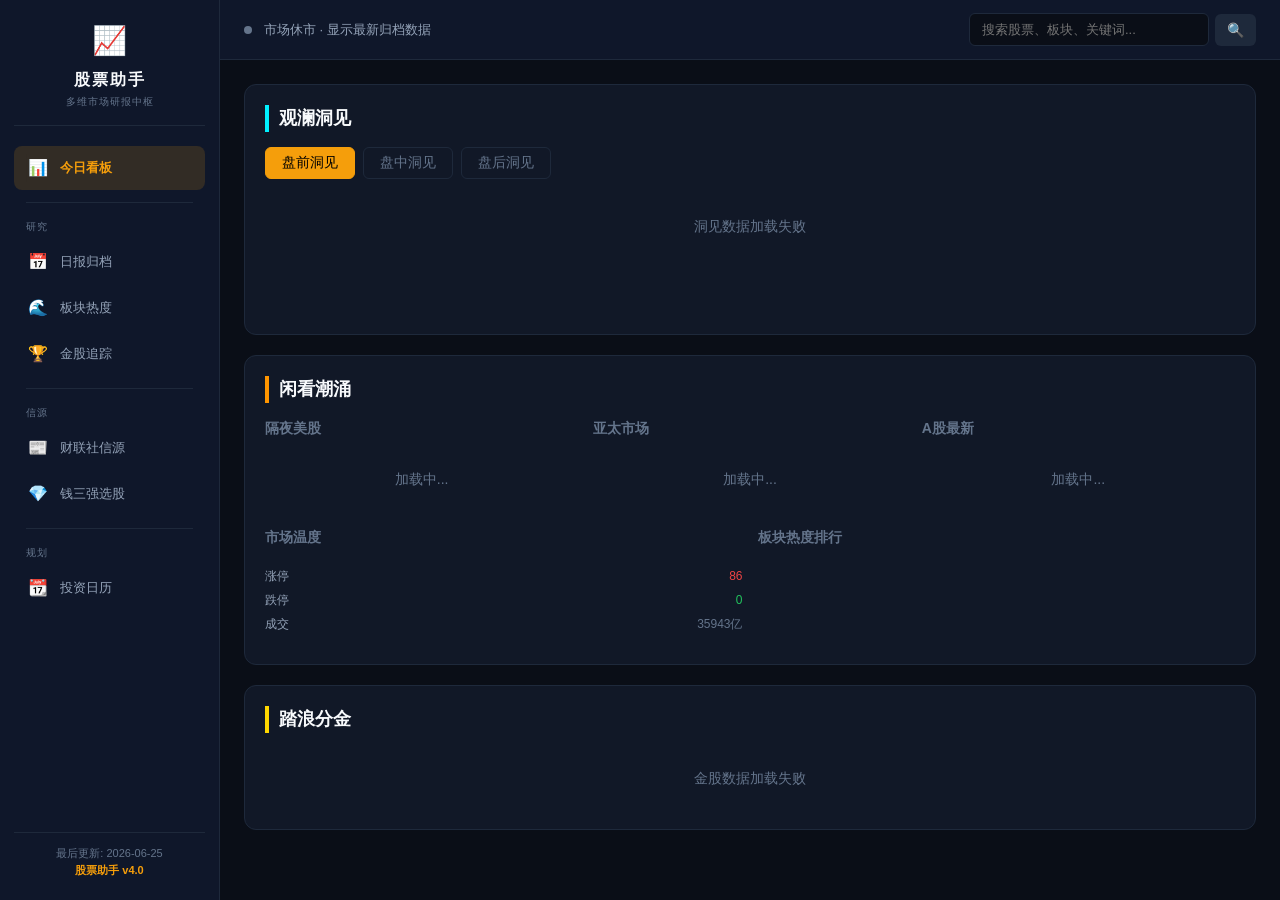
==== commit a8eac7f8: "feat(v5): 阶段1-5完成 — 共振引擎重构+首页改版+飞书文档集成+任务改造 阶段1 基础设施修复: - heat_tracker.py: 新增write_heat_to_db()补全DB写" ====
--- a/docs/index.html
+++ b/docs/index.html
@@ -58,12 +58,59 @@
 
     <div class="pages">
 
-      <!-- ===================== 1. 今日看板 ===================== -->
+      <!-- ===================== 1. 首页看板（三栏布局：观澜洞见 / 闲看潮涌 / 踏浪分金） ===================== -->
       <section id="page-dashboard" class="page active">
-        <div id="dash-situation"></div>
-        <div class="battlefield" id="dash-battlefield"></div>
-        <div class="metrics-strip" id="dash-metrics"></div>
-        <div id="dash-alerts"></div>
+        <!-- 观澜洞见：最优先展示每日洞见 -->
+        <div class="section-block guanlan-insights">
+          <h2 class="section-title">观澜洞见</h2>
+          <div class="insight-tabs">
+            <button class="insight-tab active" data-period="morning">盘前洞见</button>
+            <button class="insight-tab" data-period="noon">盘中洞见</button>
+            <button class="insight-tab" data-period="evening">盘后洞见</button>
+          </div>
+          <div id="insights-content" class="insights-content">
+            <p class="loading-text">加载中...</p>
+          </div>
+        </div>
+
+        <!-- 闲看潮涌：市场数据仪表盘 -->
+        <div class="section-block xiankan-chao">
+          <h2 class="section-title">闲看潮涌</h2>
+          <div class="market-dashboard">
+            <div class="market-row">
+              <div class="market-col" id="market-us">
+                <h3>隔夜美股</h3>
+                <div class="market-data" id="us-data"><p class="loading-text">加载中...</p></div>
+              </div>
+              <div class="market-col" id="market-asia">
+                <h3>亚太市场</h3>
+                <div class="market-data" id="asia-data"><p class="loading-text">加载中...</p></div>
+              </div>
+              <div class="market-col" id="market-ashare">
+                <h3>A股最新</h3>
+                <div class="market-data" id="ashare-data"><p class="loading-text">加载中...</p></div>
+              </div>
+            </div>
+            <div class="market-row">
+              <div class="market-half" id="market-temp">
+                <h3>市场温度</h3>
+                <div id="temp-gauge"></div>
+              </div>
+              <div class="market-half" id="sector-heat">
+                <h3>板块热度排行</h3>
+                <div id="sector-rank"></div>
+              </div>
+            </div>
+          </div>
+        </div>
+
+        <!-- 踏浪分金：金股速览 -->
+        <div class="section-block talang-fenjin">
+          <h2 class="section-title">踏浪分金</h2>
+          <div id="gold-stocks-quick" class="gold-stocks-quick">
+            <p class="loading-text">加载中...</p>
+          </div>
+        </div>
       </section>
 
       <!-- ===================== 2. 日报归档 ===================== -->
--- a/docs/assets/styles.css
+++ b/docs/assets/styles.css
@@ -578,3 +578,127 @@
   .search-box input { width: 140px; }
   .cal-month-grid .cal-cell { min-height: 54px; font-size: 11px; }
 }
+
+/* ===================================================================
+   v5 首页三栏布局 (观澜洞见 / 闲看潮涌 / 踏浪分金)
+   注意: .section-title 已在通用样式中定义(display:flex)，这里用
+   .section-block 作用域隔离，避免影响其他页面的 section-title。
+   =================================================================== */
+.section-block {
+  background: var(--bg-card, #1a1a2e);
+  border-radius: 12px;
+  padding: 20px;
+  margin-bottom: 20px;
+  border: 1px solid var(--border, #2a2a4a);
+}
+.section-block .section-title {
+  font-size: 18px;
+  font-weight: 600;
+  margin: 0 0 15px 0;
+  padding-left: 10px;
+  border-left: 4px solid var(--accent, #00f0ff);
+  display: block;
+  color: var(--text-primary, #ddd);
+}
+.guanlan-insights .section-title { border-left-color: #00f0ff; }
+.xiankan-chao .section-title { border-left-color: #ff9500; }
+.talang-fenjin .section-title { border-left-color: #ffd700; }
+
+.insight-tabs {
+  display: flex;
+  gap: 8px;
+  margin-bottom: 15px;
+}
+.insight-tab {
+  padding: 6px 16px;
+  border: 1px solid var(--border, #2a2a4a);
+  background: transparent;
+  color: var(--text-muted, #888);
+  border-radius: 6px;
+  cursor: pointer;
+  font-size: 14px;
+  transition: all 0.2s;
+}
+.insight-tab:hover { color: var(--text-primary, #ddd); border-color: var(--text-secondary, #555); }
+.insight-tab.active {
+  background: var(--accent, #00f0ff);
+  color: #000;
+  border-color: var(--accent, #00f0ff);
+}
+.insights-content {
+  min-height: 120px;
+  line-height: 1.8;
+  color: var(--text-secondary, #ddd);
+}
+.insight-item {
+  padding: 10px 0;
+  border-bottom: 1px dashed var(--border, #2a2a4a);
+}
+.insight-item:last-child { border-bottom: none; }
+.insight-category {
+  display: inline-block;
+  padding: 2px 8px;
+  border-radius: 4px;
+  font-size: 12px;
+  margin-right: 8px;
+}
+.insight-cat-high { background: rgba(255,50,50,0.2); color: #ff6464; }
+.insight-cat-medium { background: rgba(255,165,0,0.2); color: #ffa500; }
+.insight-cat-low { background: rgba(100,100,100,0.2); color: #888; }
+
+.market-dashboard { display: flex; flex-direction: column; gap: 15px; }
+.market-row { display: flex; gap: 15px; }
+.market-col { flex: 1; min-width: 0; }
+.market-half { flex: 1; min-width: 0; }
+.market-col h3, .market-half h3 {
+  font-size: 14px; color: var(--text-muted, #888); margin: 0 0 8px 0; font-weight: 600;
+}
+.market-data { font-size: 13px; line-height: 1.8; }
+.market-item {
+  display: flex; justify-content: space-between;
+  padding: 3px 0;
+}
+.market-item .name { color: var(--text-secondary, #aaa); }
+.market-item .val { font-variant-numeric: tabular-nums; }
+.market-item .val.up { color: var(--up, #ff4d4f); }
+.market-item .val.down { color: var(--down, #00d68f); }
+
+#sector-rank { font-size: 13px; }
+.sector-rank-item {
+  display: flex; justify-content: space-between;
+  padding: 3px 0;
+}
+.sector-rank-item .val.up { color: var(--up, #ff4d4f); }
+.sector-rank-item .val.down { color: var(--down, #00d68f); }
+
+/* 市场温度计占位 */
+#temp-gauge { font-size: 12px; color: var(--text-muted, #666); padding: 8px 0; }
+#temp-gauge .temp-empty { color: var(--text-muted, #666); font-size: 13px; }
+
+.gold-stocks-quick { overflow-x: auto; }
+.gold-quick-table {
+  width: 100%; border-collapse: collapse; font-size: 13px;
+}
+.gold-quick-table th, .gold-quick-table td {
+  padding: 8px 10px; text-align: left;
+  border-bottom: 1px solid var(--border, #2a2a4a);
+  white-space: nowrap;
+}
+.gold-quick-table th {
+  color: var(--text-muted, #888); font-weight: 500;
+  background: var(--bg-secondary, #151528);
+  position: sticky; top: 0;
+}
+.gold-quick-table tbody tr:hover td { background: rgba(255,255,255,0.03); }
+.gold-badge {
+  display: inline-block; padding: 2px 6px; border-radius: 4px;
+  font-size: 11px;
+}
+.gold-badge.strong { background: rgba(255,215,0,0.2); color: #ffd700; }
+.gold-badge.normal { background: rgba(100,100,100,0.2); color: #aaa; }
+
+.loading-text { color: var(--text-muted, #666); font-size: 14px; text-align: center; padding: 20px; }
+
+@media (max-width: 768px) {
+  .market-row { flex-direction: column; }
+}
